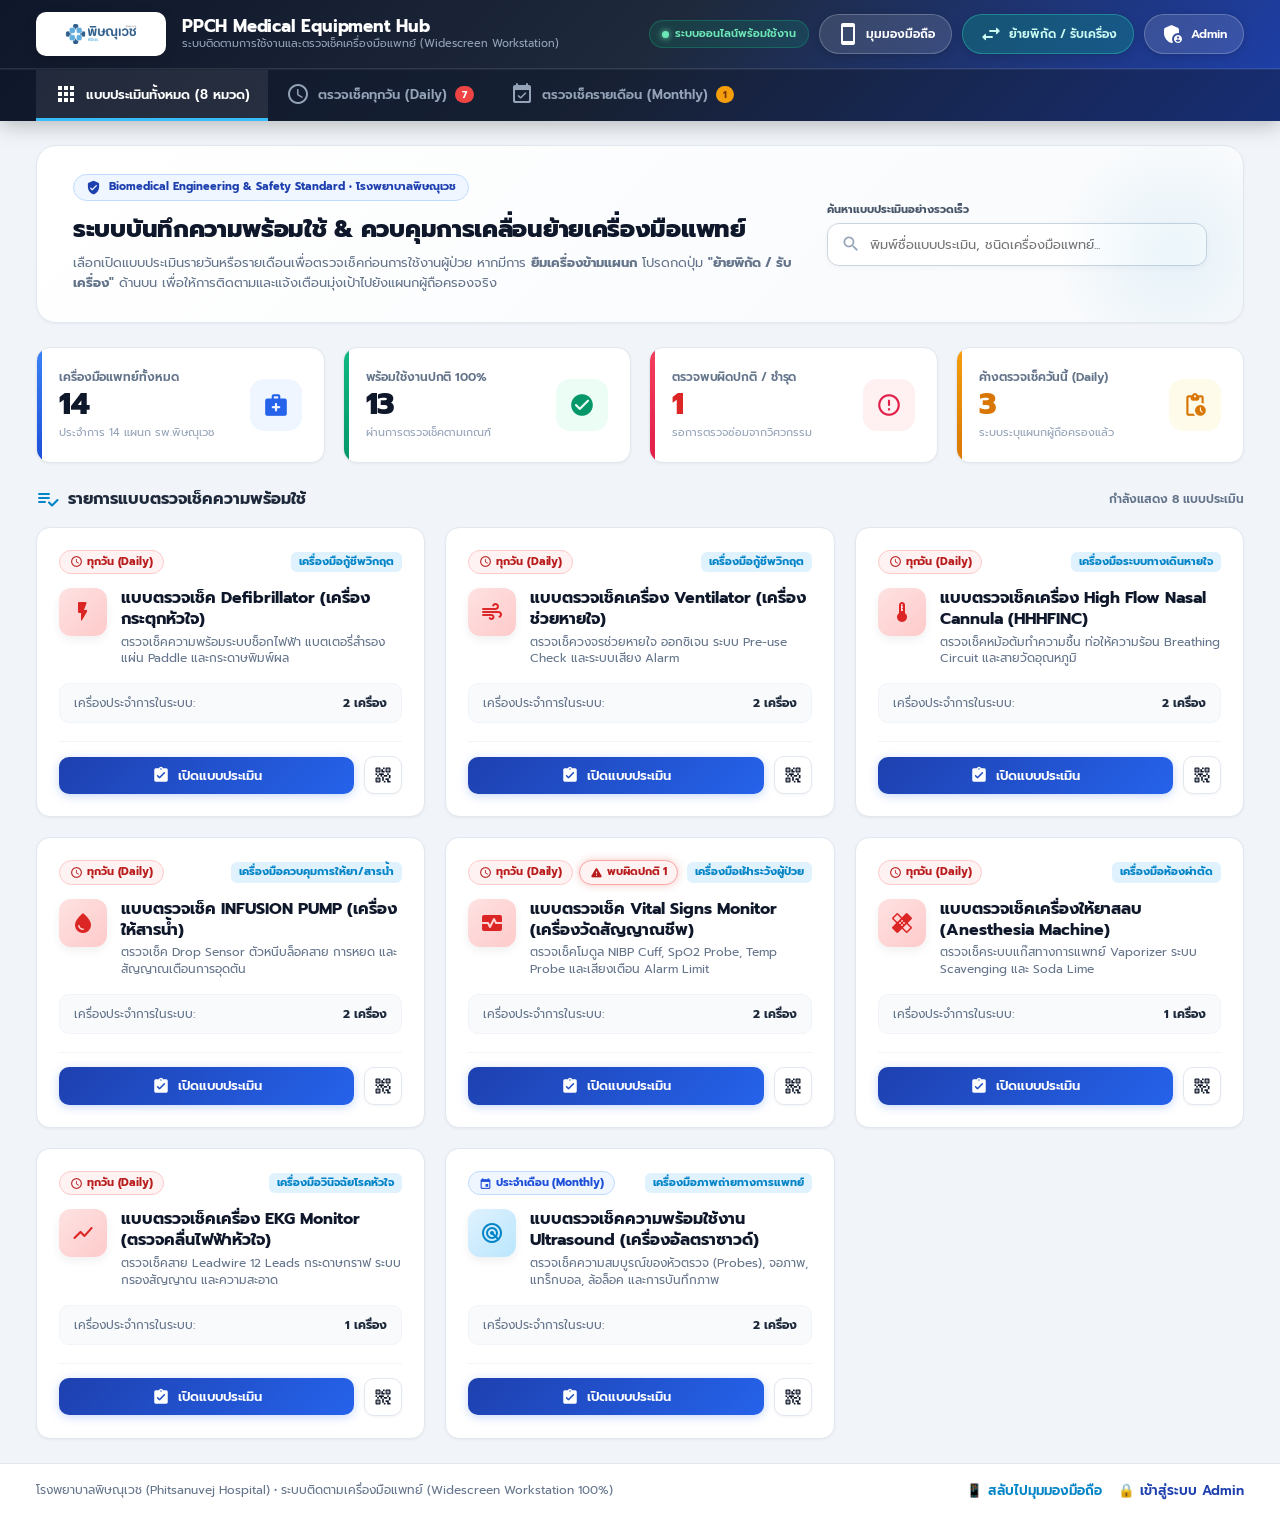
==== index.html @ 3384a8e3 "Initial commit: PPCH Medical Equipment Custody Tracking & Evaluation Suite" ====
<!DOCTYPE html>
<html lang="th">
<head>
  <meta charset="UTF-8">
  <meta name="viewport" content="width=device-width, initial-scale=1.0">
  <title>PPCH Medical Equipment Hub | โรงพยาบาลพิษณุเวช</title>
  <link rel="preconnect" href="https://fonts.googleapis.com">
  <link rel="preconnect" href="https://fonts.gstatic.com" crossorigin>
  <link href="https://fonts.googleapis.com/css2?family=Prompt:wght@400;500;600;700&display=swap" rel="stylesheet">
  <link rel="stylesheet" href="css/app.css">
  <script>
    (function () {
      // 1. Check user preference from localStorage
      var savedPref = localStorage.getItem('ppch_med_view');
      var search = window.location.search || '';

      if (savedPref === 'desktop') {
        window.location.replace('desktop.html' + search);
        return;
      }
      if (savedPref === 'mobile') {
        window.location.replace('mobile.html' + search);
        return;
      }

      // 2. Auto-detect Screen Width and User Agent
      var isMobileScreen = window.innerWidth < 768;
      var isMobileUA = /Android|webOS|iPhone|iPad|iPod|BlackBerry|IEMobile|Opera Mini/i.test(navigator.userAgent);

      if (isMobileScreen || isMobileUA) {
        window.location.replace('mobile.html' + search);
      } else {
        window.location.replace('desktop.html' + search);
      }
    })();
  </script>
</head>
<body style="background: linear-gradient(135deg, #0f172a 0%, #1e293b 50%, #1e40af 100%); min-height: 100vh; display: flex; flex-direction: column; align-items: center; justify-content: center; color: #ffffff; padding: 20px; text-align: center;">

  <div class="medical-cross-container" style="margin-bottom: 24px;">
    <div class="cross-v"></div>
    <div class="cross-h"></div>
  </div>

  <h2 style="font-size: 22px; font-weight: 800; margin-bottom: 6px;">
    กำลังตรวจสอบขนาดหน้าจอและเชื่อมต่อระบบ...
  </h2>
  <p style="font-size: 13px; color: #94a3b8; max-width: 480px; margin-bottom: 28px;">
    ระบบตรวจเช็คความพร้อมใช้และติดตามสถานที่เครื่องมือแพทย์ โรงพยาบาลพิษณุเวช (PPCH)
  </p>

  <!-- Fallback manual selection if script redirect was delayed -->
  <div style="display: flex; gap: 12px; flex-wrap: wrap; justify-content: center;">
    <a href="desktop.html" class="btn-glass" style="padding: 10px 20px; font-size: 13px;">
      <span class="material-icons-round" style="font-size: 18px;">desktop_windows</span>
      <span>เปิดสำหรับจอคอมพิวเตอร์ (Widescreen 100%)</span>
    </a>
    <a href="mobile.html" class="btn-glass btn-glass-teal" style="padding: 10px 20px; font-size: 13px;">
      <span class="material-icons-round" style="font-size: 18px;">smartphone</span>
      <span>เปิดสำหรับสมาร์ตโฟน (Mobile)</span>
    </a>
  </div>

</body>
</html>
---- css/app.css ----
/* ==========================================================================
   PPCH Medical Equipment Custody Tracking & Evaluation System
   Executive Healthcare Design System - Phitsanuvej Hospital (PPCH)
   ========================================================================== */

@import url('https://fonts.googleapis.com/css2?family=Prompt:ital,wght@0,300;0,400;0,500;0,600;0,700;0,800;1,400&family=Inter:wght@400;500;600;700&display=swap');
@import url('https://fonts.googleapis.com/icon?family=Material+Icons+Round');

:root {
  --bg-app: #f1f5f9;
  --surface: #ffffff;
  --surface-sub: #f8fafc;
  --border: #e2e8f0;
  --border-strong: #cbd5e1;
  
  /* PPCH Brand Colors */
  --header-bg: linear-gradient(135deg, #0f172a 0%, #1e293b 50%, #1e40af 100%);
  --primary: #1e40af;
  --primary-dark: #0f172a;
  --primary-light: #38bdf8;
  --accent: #0284c7;
  --teal: #0d9488;
  --success: #059669;
  --warning: #d97706;
  --danger: #dc2626;
  --purple: #7c3aed;
  
  --text-main: #0f172a;
  --text-muted: #64748b;
  --text-dim: #94a3b8;
  
  --shadow-sm: 0 1px 3px rgba(0, 0, 0, 0.05);
  --shadow-md: 0 4px 20px -2px rgba(15, 23, 42, 0.08);
  --shadow-lg: 0 12px 36px -4px rgba(15, 23, 42, 0.16);
  --shadow-xl: 0 25px 50px -12px rgba(0, 0, 0, 0.25);
  
  --radius-xl: 20px;
  --radius-lg: 14px;
  --radius-md: 10px;
  --radius-sm: 6px;
}

* {
  margin: 0;
  padding: 0;
  box-sizing: border-box;
  font-family: 'Prompt', -apple-system, BlinkMacSystemFont, 'Segoe UI', Roboto, sans-serif;
}

body {
  background-color: var(--bg-app);
  color: var(--text-main);
  min-height: 100vh;
  overflow-x: hidden;
  line-height: 1.5;
  -webkit-font-smoothing: antialiased;
}

/* Material Icons Alignment */
.material-icons-round {
  vertical-align: middle;
  line-height: 1;
}

/* ==================== 1. EXECUTIVE NAVBAR ==================== */
.app-header {
  background: var(--header-bg);
  color: #ffffff;
  position: sticky;
  top: 0;
  z-index: 100;
  box-shadow: 0 4px 20px rgba(0, 0, 0, 0.25);
}

.header-top {
  display: flex;
  align-items: center;
  justify-content: space-between;
  padding: 12px 32px;
  border-bottom: 1px solid rgba(255, 255, 255, 0.1);
  max-width: 100%;
}

.brand-section {
  display: flex;
  align-items: center;
  gap: 16px;
  text-decoration: none;
  color: inherit;
}

.brand-logo-card {
  width: 130px;
  height: 44px;
  background: #ffffff;
  border-radius: 10px;
  padding: 5px 8px;
  display: flex;
  align-items: center;
  justify-content: center;
  box-shadow: 0 4px 12px rgba(0, 0, 0, 0.15);
  flex-shrink: 0;
}

.brand-logo-card img {
  width: 100%;
  height: 100%;
  object-fit: contain;
}

.brand-titles h1 {
  font-size: 17px;
  font-weight: 700;
  letter-spacing: -0.2px;
  line-height: 1.2;
  color: #ffffff;
}

.brand-titles p {
  font-size: 11px;
  color: #94a3b8;
  font-weight: 400;
}

.header-actions {
  display: flex;
  align-items: center;
  gap: 10px;
}

.btn-glass {
  display: inline-flex;
  align-items: center;
  gap: 6px;
  background: rgba(255, 255, 255, 0.12);
  color: #ffffff;
  border: 1px solid rgba(255, 255, 255, 0.22);
  padding: 7px 16px;
  border-radius: 9999px;
  font-size: 12px;
  font-weight: 600;
  cursor: pointer;
  backdrop-filter: blur(8px);
  transition: all 0.2s ease;
  box-shadow: 0 2px 8px rgba(0, 0, 0, 0.15);
  text-decoration: none;
}

.btn-glass:hover {
  background: rgba(255, 255, 255, 0.22);
  border-color: rgba(255, 255, 255, 0.4);
  transform: translateY(-1px);
  box-shadow: 0 4px 12px rgba(0, 0, 0, 0.25);
  color: #ffffff;
}

.btn-glass-teal {
  background: rgba(13, 148, 136, 0.35);
  border-color: rgba(45, 212, 191, 0.4);
  color: #ccfbf1;
}

.btn-glass-teal:hover {
  background: rgba(13, 148, 136, 0.6);
  color: #ffffff;
}

.status-pill-online {
  display: inline-flex;
  align-items: center;
  gap: 6px;
  background: rgba(16, 185, 129, 0.15);
  color: #6ee7b7;
  border: 1px solid rgba(16, 185, 129, 0.3);
  padding: 5px 12px;
  border-radius: 9999px;
  font-size: 11px;
  font-weight: 600;
}

.status-dot {
  width: 7px;
  height: 7px;
  border-radius: 50%;
  background: currentColor;
  box-shadow: 0 0 6px currentColor;
  animation: pulseDot 2s infinite;
}

@keyframes pulseDot {
  0% { transform: scale(0.9); opacity: 0.8; }
  50% { transform: scale(1.2); opacity: 1; }
  100% { transform: scale(0.9); opacity: 0.8; }
}

/* ==================== 2. EXECUTIVE TAB BAR ==================== */
.tab-bar-executive {
  display: flex;
  padding: 0 32px;
  background: rgba(15, 23, 42, 0.45);
  overflow-x: auto;
  border-top: 1px solid rgba(255, 255, 255, 0.06);
}

.tab-btn-exec {
  display: inline-flex;
  align-items: center;
  gap: 8px;
  padding: 12px 18px;
  background: transparent;
  border: none;
  color: #94a3b8;
  font-size: 13px;
  font-weight: 600;
  cursor: pointer;
  transition: all 0.2s ease;
  border-bottom: 3px solid transparent;
  white-space: nowrap;
  text-decoration: none;
}

.tab-btn-exec:hover {
  color: #ffffff;
  background: rgba(255, 255, 255, 0.05);
}

.tab-btn-exec.active {
  color: #ffffff;
  border-bottom-color: #38bdf8;
  background: rgba(255, 255, 255, 0.08);
}

.badge-counter {
  background: #ef4444;
  color: #fff;
  border-radius: 9999px;
  font-size: 10px;
  padding: 1px 7px;
  font-weight: 700;
}

.badge-counter-amber {
  background: #f59e0b;
  color: #78350f;
  border-radius: 9999px;
  font-size: 10px;
  padding: 1px 7px;
  font-weight: 700;
}

/* ==================== 3. MEDICAL CROSS PRELOADER ==================== */
.css-loader-overlay {
  position: fixed;
  inset: 0;
  background: rgba(15, 23, 42, 0.85);
  backdrop-filter: blur(10px);
  display: flex;
  flex-direction: column;
  align-items: center;
  justify-content: center;
  z-index: 99999;
  transition: opacity 0.3s ease, visibility 0.3s ease;
}

.css-loader-overlay.hidden {
  opacity: 0;
  visibility: hidden;
  pointer-events: none;
}

.medical-cross-container {
  width: 72px;
  height: 72px;
  position: relative;
  animation: floatCross 2s infinite ease-in-out;
}

.cross-v, .cross-h {
  position: absolute;
  background: linear-gradient(135deg, #38bdf8, #0ea5e9, #0284c7);
  border-radius: 8px;
  box-shadow: 0 0 20px rgba(56, 189, 248, 0.6);
}

.cross-v {
  top: 0;
  left: 24px;
  width: 24px;
  height: 72px;
}

.cross-h {
  top: 24px;
  left: 0;
  width: 72px;
  height: 24px;
}

@keyframes floatCross {
  0% { transform: scale(0.92); filter: drop-shadow(0 0 8px rgba(56, 189, 248, 0.4)); }
  50% { transform: scale(1.05); filter: drop-shadow(0 0 22px rgba(56, 189, 248, 0.9)); }
  100% { transform: scale(0.92); filter: drop-shadow(0 0 8px rgba(56, 189, 248, 0.4)); }
}

.loader-title {
  color: #ffffff;
  font-weight: 700;
  font-size: 16px;
  margin-top: 24px;
  letter-spacing: -0.2px;
}

.loader-subtitle {
  color: #94a3b8;
  font-size: 12px;
  margin-top: 4px;
}

/* ==================== 4. LAYOUT & STATS CARDS ==================== */
.main-workstation {
  width: 100%;
  max-width: 100%;
  padding: 24px 32px;
  margin: 0 auto;
}

/* STATS GRID */
.stats-grid {
  display: grid;
  grid-template-columns: repeat(auto-fit, minmax(240px, 1fr));
  gap: 18px;
  margin-bottom: 24px;
}

.stat-card {
  background: var(--surface);
  border-radius: var(--radius-lg);
  padding: 20px 22px;
  border: 1px solid var(--border);
  box-shadow: var(--shadow-sm);
  display: flex;
  align-items: center;
  justify-content: space-between;
  position: relative;
  overflow: hidden;
  transition: transform 0.2s ease, box-shadow 0.2s ease;
}

.stat-card:hover {
  transform: translateY(-3px);
  box-shadow: var(--shadow-md);
  border-color: #cbd5e1;
}

.stat-card::before {
  content: '';
  position: absolute;
  left: 0;
  top: 0;
  bottom: 0;
  width: 5px;
}

.stat-card.blue::before { background: linear-gradient(to bottom, #3b82f6, #1d4ed8); }
.stat-card.emerald::before { background: linear-gradient(to bottom, #10b981, #059669); }
.stat-card.rose::before { background: linear-gradient(to bottom, #f43f5e, #e11d48); }
.stat-card.amber::before { background: linear-gradient(to bottom, #f59e0b, #d97706); }

.stat-info p {
  font-size: 12px;
  color: var(--text-muted);
  font-weight: 600;
  letter-spacing: -0.1px;
}

.stat-info h2 {
  font-size: 30px;
  font-weight: 800;
  color: var(--text-main);
  margin-top: 2px;
  line-height: 1.1;
  letter-spacing: -0.5px;
}

.stat-info .stat-desc {
  font-size: 11px;
  color: var(--text-dim);
  margin-top: 4px;
}

.stat-icon-wrapper {
  width: 52px;
  height: 52px;
  border-radius: 14px;
  display: flex;
  align-items: center;
  justify-content: center;
  flex-shrink: 0;
}

.stat-icon-wrapper .material-icons-round {
  font-size: 26px;
}

.stat-card.blue .stat-icon-wrapper { background: #eff6ff; color: #2563eb; }
.stat-card.emerald .stat-icon-wrapper { background: #ecfdf5; color: #059669; }
.stat-card.rose .stat-icon-wrapper { background: #fff1f2; color: #e11d48; }
.stat-card.amber .stat-icon-wrapper { background: #fffbeb; color: #d97706; }

/* ==================== 5. CARDS & HERO PANELS ==================== */
.hero-glass-panel {
  background: linear-gradient(135deg, #ffffff 0%, #f8fafc 100%);
  border: 1px solid var(--border);
  border-radius: var(--radius-xl);
  padding: 28px 32px;
  margin-bottom: 24px;
  box-shadow: var(--shadow-sm);
  position: relative;
  overflow: hidden;
}

.hero-glass-panel::after {
  content: '';
  position: absolute;
  right: -50px;
  bottom: -50px;
  width: 240px;
  height: 240px;
  background: radial-gradient(circle, rgba(2, 132, 199, 0.08) 0%, transparent 70%);
  pointer-events: none;
}

.card-panel {
  background: var(--surface);
  border-radius: var(--radius-lg);
  border: 1px solid var(--border);
  box-shadow: var(--shadow-sm);
  padding: 24px;
  margin-bottom: 24px;
}

.panel-header {
  display: flex;
  align-items: center;
  justify-content: space-between;
  margin-bottom: 20px;
  flex-wrap: wrap;
  gap: 12px;
  padding-bottom: 14px;
  border-bottom: 1px solid #f1f5f9;
}

.panel-title {
  font-size: 17px;
  font-weight: 700;
  color: var(--primary-dark);
  display: flex;
  align-items: center;
  gap: 8px;
}

.panel-title .material-icons-round {
  color: var(--primary);
  font-size: 22px;
}

/* ==================== 6. FORM CARDS GRID (INDEX.HTML) ==================== */
.forms-grid {
  display: grid;
  grid-template-columns: repeat(auto-fill, minmax(360px, 1fr));
  gap: 20px;
}

.form-item-card {
  background: var(--surface);
  border-radius: var(--radius-lg);
  border: 1px solid var(--border);
  box-shadow: var(--shadow-sm);
  padding: 22px;
  display: flex;
  flex-direction: column;
  justify-content: space-between;
  transition: all 0.25s cubic-bezier(0.16, 1, 0.3, 1);
  position: relative;
}

.form-item-card:hover {
  transform: translateY(-4px);
  box-shadow: 0 12px 28px -4px rgba(15, 23, 42, 0.1);
  border-color: #93c5fd;
}

.form-card-top {
  display: flex;
  align-items: flex-start;
  gap: 14px;
  margin-bottom: 16px;
}

.form-icon-avatar {
  width: 48px;
  height: 48px;
  border-radius: 12px;
  display: flex;
  align-items: center;
  justify-content: center;
  flex-shrink: 0;
  box-shadow: 0 4px 10px rgba(0,0,0,0.06);
}

.form-icon-avatar .material-icons-round {
  font-size: 24px;
}

.form-icon-avatar.daily {
  background: linear-gradient(135deg, #fee2e2, #fecaca);
  color: #dc2626;
}

.form-icon-avatar.monthly {
  background: linear-gradient(135deg, #e0f2fe, #bae6fd);
  color: #0284c7;
}

.form-card-info h3 {
  font-size: 16px;
  font-weight: 700;
  color: var(--text-main);
  line-height: 1.3;
}

.form-card-info p {
  font-size: 12px;
  color: var(--text-muted);
  margin-top: 4px;
  line-height: 1.4;
}

.form-meta-box {
  background: #f8fafc;
  border: 1px solid #f1f5f9;
  border-radius: 10px;
  padding: 10px 14px;
  display: flex;
  align-items: center;
  justify-content: space-between;
  font-size: 12px;
  margin-bottom: 18px;
}

.form-actions-bar {
  display: flex;
  align-items: center;
  gap: 10px;
  padding-top: 14px;
  border-top: 1px solid #f1f5f9;
}

/* ==================== 7. BUTTONS & CONTROLS ==================== */
.btn-ppch {
  display: inline-flex;
  align-items: center;
  justify-content: center;
  gap: 8px;
  padding: 9px 18px;
  border-radius: 10px;
  font-size: 13px;
  font-weight: 600;
  cursor: pointer;
  border: none;
  transition: all 0.2s ease;
  text-decoration: none;
}

.btn-ppch-primary {
  background: linear-gradient(135deg, #1e40af, #2563eb);
  color: #ffffff;
  box-shadow: 0 2px 10px rgba(37, 99, 235, 0.25);
}

.btn-ppch-primary:hover {
  background: linear-gradient(135deg, #172554, #1d4ed8);
  transform: translateY(-1px);
  box-shadow: 0 4px 14px rgba(37, 99, 235, 0.35);
  color: #ffffff;
}

.btn-ppch-teal {
  background: linear-gradient(135deg, #0f766e, #0d9488);
  color: #ffffff;
  box-shadow: 0 2px 10px rgba(13, 148, 136, 0.25);
}

.btn-ppch-teal:hover {
  background: linear-gradient(135deg, #115e59, #0f766e);
  transform: translateY(-1px);
  box-shadow: 0 4px 14px rgba(13, 148, 136, 0.35);
  color: #ffffff;
}

.btn-ppch-outline {
  background: #ffffff;
  color: var(--text-main);
  border: 1px solid var(--border);
  box-shadow: var(--shadow-sm);
}

.btn-ppch-outline:hover {
  background: #f8fafc;
  border-color: #cbd5e1;
  color: var(--primary);
}

.btn-ppch-icon-only {
  width: 38px;
  height: 38px;
  padding: 0;
  border-radius: 10px;
}

/* ==================== 8. BADGES & PILLS ==================== */
.badge-pill {
  display: inline-flex;
  align-items: center;
  gap: 4px;
  padding: 3px 10px;
  border-radius: 9999px;
  font-size: 11px;
  font-weight: 700;
  letter-spacing: -0.1px;
}

.badge-pill.daily {
  background: #fef2f2;
  color: #b91c1c;
  border: 1px solid #fecaca;
}

.badge-pill.monthly {
  background: #eff6ff;
  color: #1d4ed8;
  border: 1px solid #bfdbfe;
}

.badge-pill.ready {
  background: #ecfdf5;
  color: #047857;
  border: 1px solid #a7f3d0;
}

.badge-pill.abnormal {
  background: #fef2f2;
  color: #b91c1c;
  border: 1px solid #fca5a5;
  box-shadow: 0 0 8px rgba(220, 38, 38, 0.25);
  animation: pulseBadgeAlert 1.6s infinite ease-in-out;
}

@keyframes pulseBadgeAlert {
  0% { transform: scale(1); }
  50% { transform: scale(1.05); }
  100% { transform: scale(1); }
}

.badge-pill.loaned {
  background: #fffbeb;
  color: #b45309;
  border: 1px solid #fde68a;
}

/* ==================== 9. PROFESSIONAL DATA TABLES ==================== */
.table-container-responsive {
  width: 100%;
  overflow-x: auto;
  border-radius: var(--radius-md);
  border: 1px solid var(--border);
  background: var(--surface);
}

table.ppch-data-table {
  width: 100%;
  border-collapse: collapse;
  font-size: 13px;
  text-align: left;
}

table.ppch-data-table th {
  background: #f8fafc;
  color: var(--text-muted);
  padding: 12px 16px;
  font-weight: 700;
  border-bottom: 1px solid var(--border);
  white-space: nowrap;
}

table.ppch-data-table td {
  padding: 13px 16px;
  border-bottom: 1px solid #f1f5f9;
  vertical-align: middle;
}

table.ppch-data-table tr:hover td {
  background: #f8fafc;
}

table.ppch-data-table tr:last-child td {
  border-bottom: none;
}

/* ==================== 10. MODALS & TOASTS ==================== */
.modal-overlay {
  position: fixed;
  inset: 0;
  background: rgba(15, 23, 42, 0.65);
  backdrop-filter: blur(6px);
  display: flex;
  align-items: center;
  justify-content: center;
  z-index: 1000;
  padding: 20px;
  transition: opacity 0.2s ease;
}

.modal-overlay.hidden {
  opacity: 0;
  pointer-events: none;
  visibility: hidden;
}

.modal-card {
  background: #ffffff;
  border-radius: var(--radius-xl);
  padding: 28px 28px;
  width: 100%;
  max-width: 540px;
  max-height: 90vh;
  overflow-y: auto;
  box-shadow: var(--shadow-xl);
  border: 1px solid rgba(255, 255, 255, 0.2);
  animation: modalEnter 0.25s cubic-bezier(0.16, 1, 0.3, 1);
}

@keyframes modalEnter {
  from { transform: scale(0.94) translateY(12px); opacity: 0; }
  to { transform: scale(1) translateY(0); opacity: 1; }
}

/* PPCH Toast */
.ppch-toast {
  position: fixed;
  bottom: 28px;
  right: 28px;
  background: #0f172a;
  color: #ffffff;
  padding: 12px 20px;
  border-radius: var(--radius-md);
  font-size: 13px;
  font-weight: 500;
  box-shadow: 0 12px 28px rgba(0, 0, 0, 0.25);
  display: flex;
  align-items: center;
  gap: 10px;
  z-index: 999999;
  transform: translateY(80px);
  opacity: 0;
  transition: all 0.3s cubic-bezier(0.16, 1, 0.3, 1);
}

.ppch-toast.active {
  transform: translateY(0);
  opacity: 1;
}

.ppch-toast.success { background: #065f46; border-left: 4px solid #34d399; }
.ppch-toast.error { background: #881337; border-left: 4px solid #f43f5e; }
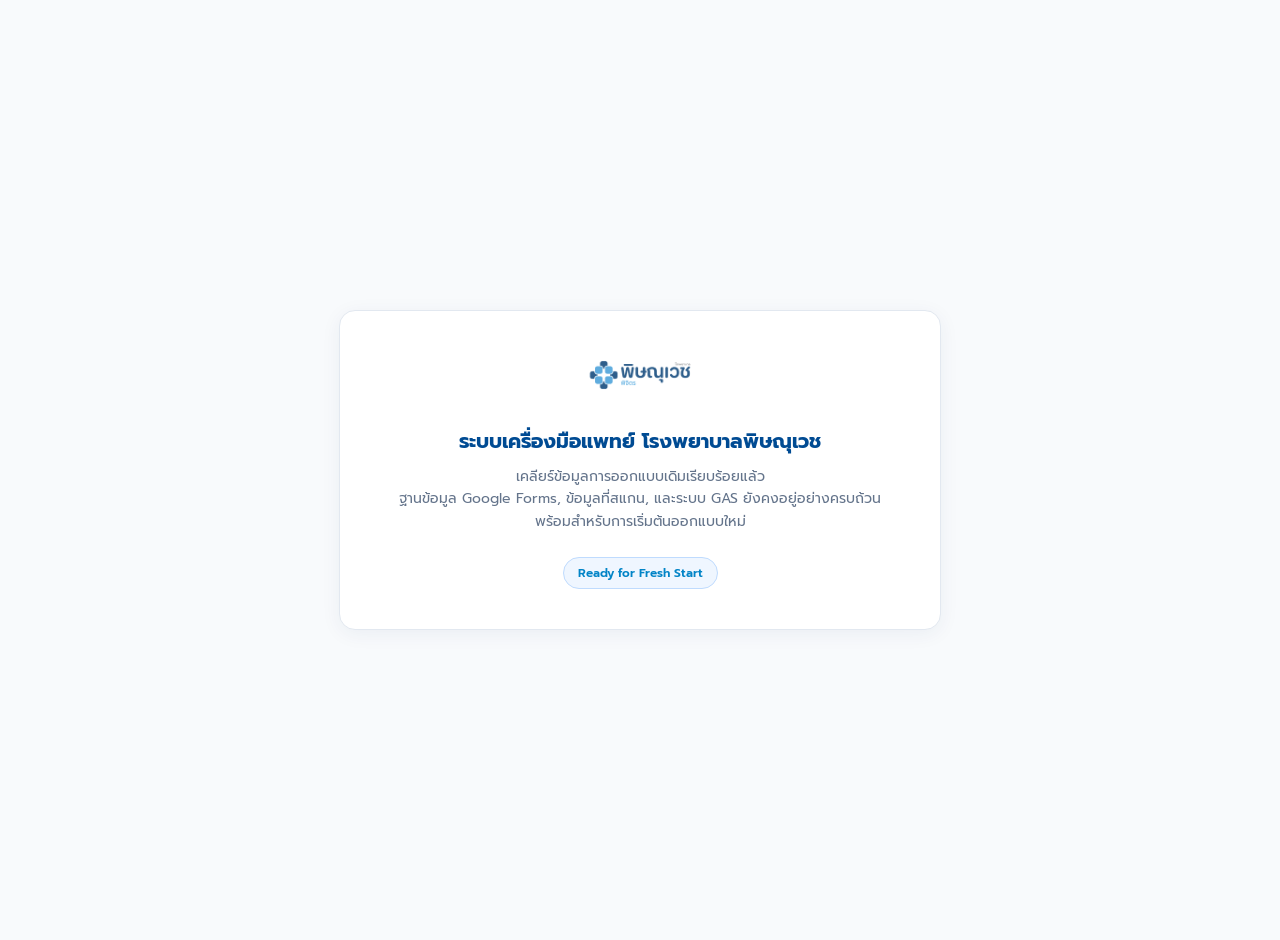
==== commit be96ff49: "reset: remove old design files to start fresh, preserve GAS, Google Form data, and LAB portal" ====
--- a/index.html
+++ b/index.html
@@ -7,59 +7,62 @@
   <link rel="preconnect" href="https://fonts.googleapis.com">
   <link rel="preconnect" href="https://fonts.gstatic.com" crossorigin>
   <link href="https://fonts.googleapis.com/css2?family=Prompt:wght@400;500;600;700&display=swap" rel="stylesheet">
-  <link rel="stylesheet" href="css/app.css">
-  <script>
-    (function () {
-      // 1. Check user preference from localStorage
-      var savedPref = localStorage.getItem('ppch_med_view');
-      var search = window.location.search || '';
-
-      if (savedPref === 'desktop') {
-        window.location.replace('desktop.html' + search);
-        return;
-      }
-      if (savedPref === 'mobile') {
-        window.location.replace('mobile.html' + search);
-        return;
-      }
-
-      // 2. Auto-detect Screen Width and User Agent
-      var isMobileScreen = window.innerWidth < 768;
-      var isMobileUA = /Android|webOS|iPhone|iPad|iPod|BlackBerry|IEMobile|Opera Mini/i.test(navigator.userAgent);
-
-      if (isMobileScreen || isMobileUA) {
-        window.location.replace('mobile.html' + search);
-      } else {
-        window.location.replace('desktop.html' + search);
-      }
-    })();
-  </script>
+  <style>
+    body {
+      font-family: 'Prompt', -apple-system, sans-serif;
+      background: #f8fafc;
+      color: #0f172a;
+      display: flex;
+      flex-direction: column;
+      align-items: center;
+      justify-content: center;
+      min-height: 100vh;
+      margin: 0;
+      padding: 20px;
+      text-align: center;
+    }
+    .card {
+      background: #ffffff;
+      border: 1px solid #e2e8f0;
+      border-radius: 16px;
+      padding: 40px;
+      max-width: 520px;
+      box-shadow: 0 4px 20px rgba(0, 46, 110, 0.06);
+    }
+    .logo {
+      height: 48px;
+      margin-bottom: 20px;
+    }
+    h1 {
+      font-size: 20px;
+      font-weight: 700;
+      color: #004b93;
+      margin: 0 0 10px;
+    }
+    p {
+      font-size: 14px;
+      color: #64748b;
+      margin: 0 0 24px;
+      line-height: 1.6;
+    }
+    .badge {
+      display: inline-block;
+      font-size: 12px;
+      font-weight: 600;
+      color: #0284c7;
+      background: #eff6ff;
+      border: 1px solid #bfdbfe;
+      padding: 6px 14px;
+      border-radius: 9999px;
+    }
+  </style>
 </head>
-<body style="background: linear-gradient(135deg, #0f172a 0%, #1e293b 50%, #1e40af 100%); min-height: 100vh; display: flex; flex-direction: column; align-items: center; justify-content: center; color: #ffffff; padding: 20px; text-align: center;">
-
-  <div class="medical-cross-container" style="margin-bottom: 24px;">
-    <div class="cross-v"></div>
-    <div class="cross-h"></div>
+<body>
+  <div class="card">
+    <img src="logo.png" alt="โรงพยาบาลพิษณุเวช" class="logo">
+    <h1>ระบบเครื่องมือแพทย์ โรงพยาบาลพิษณุเวช</h1>
+    <p>เคลียร์ข้อมูลการออกแบบเดิมเรียบร้อยแล้ว<br>ฐานข้อมูล Google Forms, ข้อมูลที่สแกน, และระบบ GAS ยังคงอยู่อย่างครบถ้วน พร้อมสำหรับการเริ่มต้นออกแบบใหม่</p>
+    <div class="badge">Ready for Fresh Start</div>
   </div>
-
-  <h2 style="font-size: 22px; font-weight: 800; margin-bottom: 6px;">
-    กำลังตรวจสอบขนาดหน้าจอและเชื่อมต่อระบบ...
-  </h2>
-  <p style="font-size: 13px; color: #94a3b8; max-width: 480px; margin-bottom: 28px;">
-    ระบบตรวจเช็คความพร้อมใช้และติดตามสถานที่เครื่องมือแพทย์ โรงพยาบาลพิษณุเวช (PPCH)
-  </p>
-
-  <!-- Fallback manual selection if script redirect was delayed -->
-  <div style="display: flex; gap: 12px; flex-wrap: wrap; justify-content: center;">
-    <a href="desktop.html" class="btn-glass" style="padding: 10px 20px; font-size: 13px;">
-      <span class="material-icons-round" style="font-size: 18px;">desktop_windows</span>
-      <span>เปิดสำหรับจอคอมพิวเตอร์ (Widescreen 100%)</span>
-    </a>
-    <a href="mobile.html" class="btn-glass btn-glass-teal" style="padding: 10px 20px; font-size: 13px;">
-      <span class="material-icons-round" style="font-size: 18px;">smartphone</span>
-      <span>เปิดสำหรับสมาร์ตโฟน (Mobile)</span>
-    </a>
-  </div>
-
 </body>
 </html>
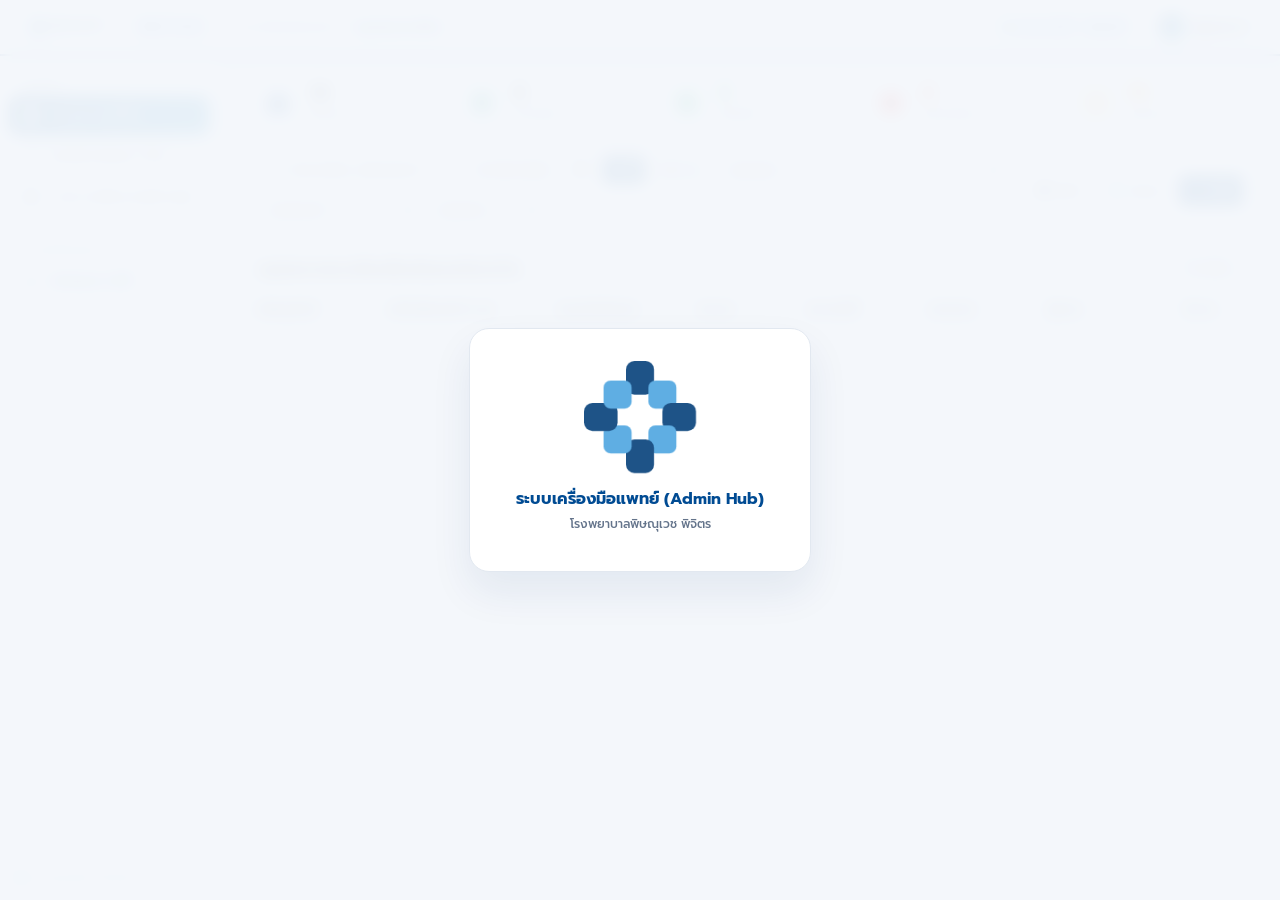
==== commit a74cef1d: "feat(ui): redesign Deep Royal Blue theme, admin hub, eval checklist with UPS enforcement, and unifie" ====
--- a/index.html
+++ b/index.html
@@ -2,15 +2,21 @@
 <html lang="th">
 <head>
   <meta charset="UTF-8">
+  <meta http-equiv="refresh" content="0; url=admin.html">
   <meta name="viewport" content="width=device-width, initial-scale=1.0">
   <title>PPCH Medical Equipment Hub | โรงพยาบาลพิษณุเวช</title>
   <link rel="preconnect" href="https://fonts.googleapis.com">
   <link rel="preconnect" href="https://fonts.gstatic.com" crossorigin>
   <link href="https://fonts.googleapis.com/css2?family=Prompt:wght@400;500;600;700&display=swap" rel="stylesheet">
   <style>
+    :root {
+      --royal-dark: #002e6e;
+      --royal-blue: #004b93;
+    }
+    * { box-sizing: border-box; margin: 0; padding: 0; }
     body {
       font-family: 'Prompt', -apple-system, sans-serif;
-      background: #f8fafc;
+      background: #f4f7fb;
       color: #0f172a;
       display: flex;
       flex-direction: column;
@@ -21,48 +27,79 @@
       padding: 20px;
       text-align: center;
     }
-    .card {
+    .loader-card {
       background: #ffffff;
       border: 1px solid #e2e8f0;
-      border-radius: 16px;
-      padding: 40px;
-      max-width: 520px;
-      box-shadow: 0 4px 20px rgba(0, 46, 110, 0.06);
+      border-radius: 20px;
+      padding: 38px 46px;
+      text-align: center;
+      box-shadow: 0 20px 40px rgba(0, 46, 110, 0.08);
+      min-width: 290px;
     }
-    .logo {
-      height: 48px;
-      margin-bottom: 20px;
+    .css-logo-loader {
+      position: relative;
+      width: 80px;
+      height: 80px;
+      margin: 10px auto 30px;
+      transform: scale(1.4);
+      transform-origin: center;
     }
-    h1 {
-      font-size: 20px;
+    .logo-petal {
+      position: absolute;
+      animation: loadingPulse 1.6s ease-in-out infinite;
+      will-change: transform, opacity;
+    }
+    .logo-petal.outer { background: #1e5387; border-radius: 6px; }
+    .logo-petal.inner { background: #5faee3; border-radius: 5px; }
+    .logo-petal.outer.top { top: 0px; left: 30px; width: 20px; height: 24px; animation-delay: 0s; }
+    .logo-petal.inner.top-right { top: 14px; right: 14px; width: 20px; height: 20px; animation-delay: 0.2s; }
+    .logo-petal.outer.right { top: 30px; right: 0px; width: 24px; height: 20px; animation-delay: 0.4s; }
+    .logo-petal.inner.bottom-right { bottom: 14px; right: 14px; width: 20px; height: 20px; animation-delay: 0.6s; }
+    .logo-petal.outer.bottom { bottom: 0px; left: 30px; width: 20px; height: 24px; animation-delay: 0.8s; }
+    .logo-petal.inner.bottom-left { bottom: 14px; left: 14px; width: 20px; height: 20px; animation-delay: 1.0s; }
+    .logo-petal.outer.left { top: 30px; left: 0px; width: 24px; height: 20px; animation-delay: 1.2s; }
+    .logo-petal.inner.top-left { top: 14px; left: 14px; width: 20px; height: 20px; animation-delay: 1.4s; }
+
+    @keyframes loadingPulse {
+      0%, 100% { transform: scale(1); opacity: 0.35; }
+      50% { transform: scale(1.15); opacity: 1; filter: drop-shadow(0 0 6px rgba(95, 174, 227, 0.8)); }
+    }
+    .btn-enter {
+      display: inline-block;
+      margin-top: 18px;
+      padding: 10px 24px;
+      border-radius: 10px;
+      background: var(--royal-blue);
+      color: #ffffff;
+      font-size: 13px;
       font-weight: 700;
-      color: #004b93;
-      margin: 0 0 10px;
+      text-decoration: none;
+      transition: all 0.2s;
     }
-    p {
-      font-size: 14px;
-      color: #64748b;
-      margin: 0 0 24px;
-      line-height: 1.6;
-    }
-    .badge {
-      display: inline-block;
-      font-size: 12px;
-      font-weight: 600;
-      color: #0284c7;
-      background: #eff6ff;
-      border: 1px solid #bfdbfe;
-      padding: 6px 14px;
-      border-radius: 9999px;
+    .btn-enter:hover {
+      background: var(--royal-dark);
+      transform: translateY(-1px);
     }
   </style>
+  <script>
+    window.location.replace('admin.html');
+  </script>
 </head>
 <body>
-  <div class="card">
-    <img src="logo.png" alt="โรงพยาบาลพิษณุเวช" class="logo">
-    <h1>ระบบเครื่องมือแพทย์ โรงพยาบาลพิษณุเวช</h1>
-    <p>เคลียร์ข้อมูลการออกแบบเดิมเรียบร้อยแล้ว<br>ฐานข้อมูล Google Forms, ข้อมูลที่สแกน, และระบบ GAS ยังคงอยู่อย่างครบถ้วน พร้อมสำหรับการเริ่มต้นออกแบบใหม่</p>
-    <div class="badge">Ready for Fresh Start</div>
+  <div class="loader-card">
+    <div class="css-logo-loader">
+      <div class="logo-petal outer top"></div>
+      <div class="logo-petal inner top-right"></div>
+      <div class="logo-petal outer right"></div>
+      <div class="logo-petal inner bottom-right"></div>
+      <div class="logo-petal outer bottom"></div>
+      <div class="logo-petal inner bottom-left"></div>
+      <div class="logo-petal outer left"></div>
+      <div class="logo-petal inner top-left"></div>
+    </div>
+    <h1 style="font-size: 17px; font-weight: 700; color: #004b93; margin-bottom: 4px;">ระบบเครื่องมือแพทย์ (Admin Hub)</h1>
+    <p style="font-size: 12px; color: #64748b;">กำลังเข้าสู่ระบบ โรงพยาบาลพิษณุเวช...</p>
+    <a href="admin.html" class="btn-enter">เข้าสู่หน้าระบบทันที</a>
   </div>
 </body>
 </html>
